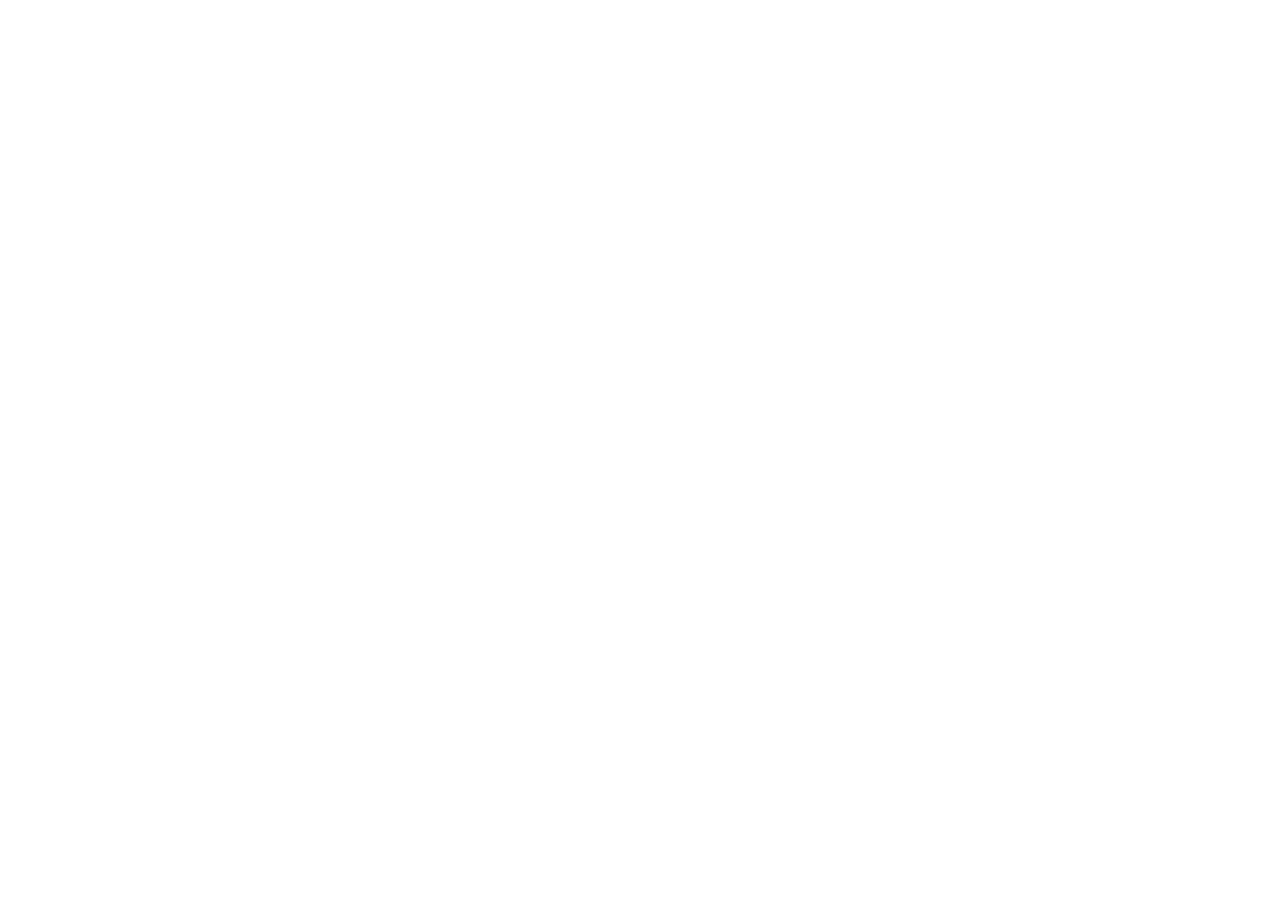
==== Folha de receita/index.html @ 4be2cba3 "initial commit" ====
<!DOCTYPE html>
<html lang="pt-br">
<head>
    <link rel="stylesheet" href="style.css">
    <meta charset="UTF-8">
    <meta name="viewport" content="width=device-width, initial-scale=1.0">
    <title>Página de receitas</title>
</head>
<body>
    
</body>
</html>
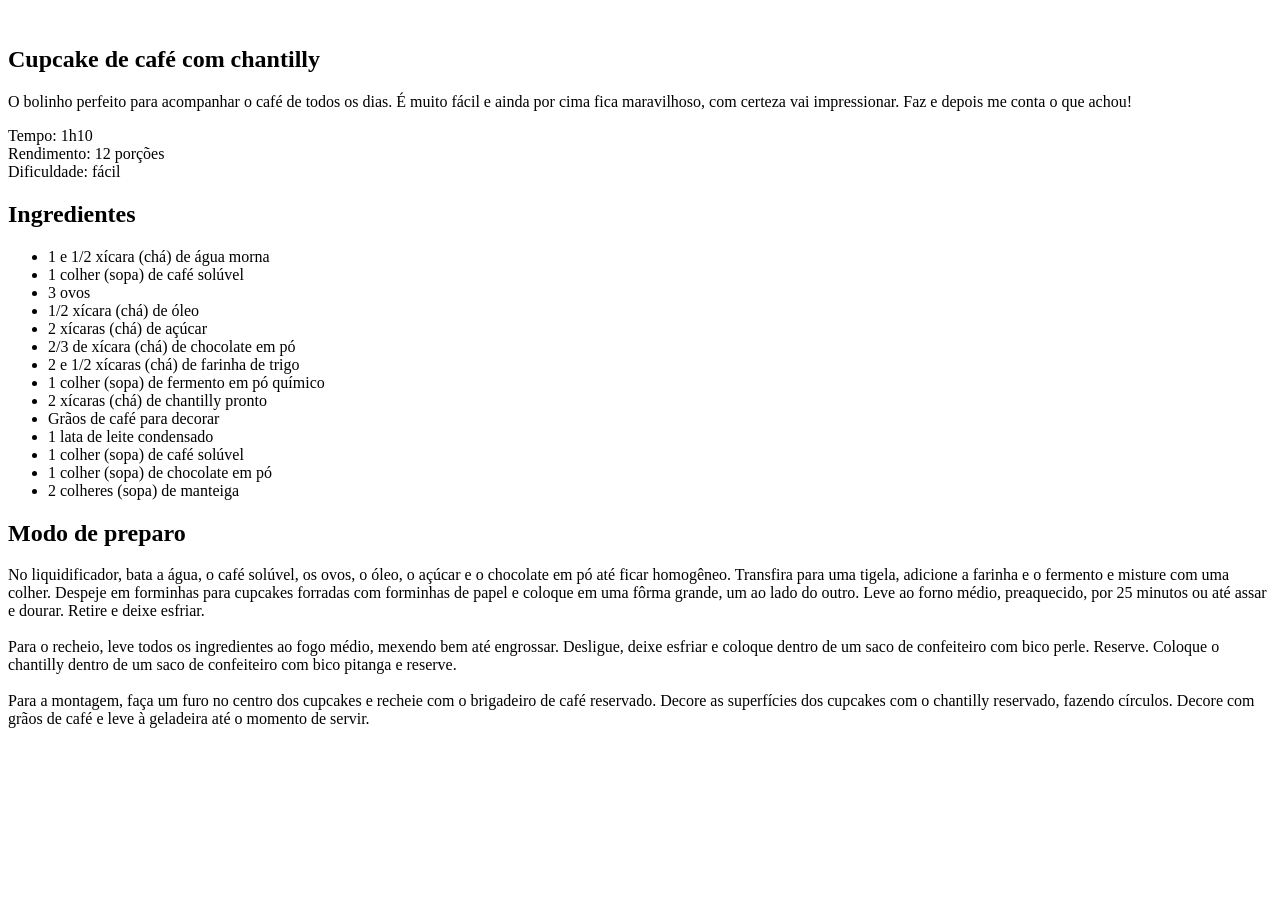
==== commit b9f0ff74: "iniciando a estratura da página" ====
--- a/Folha de receita/index.html
+++ b/Folha de receita/index.html
@@ -4,9 +4,55 @@
     <link rel="stylesheet" href="style.css">
     <meta charset="UTF-8">
     <meta name="viewport" content="width=device-width, initial-scale=1.0">
-    <title>Página de receitas</title>
+    <title>Página de receita</title>
 </head>
 <body>
-    
+    <div id="page">
+        <img src="" alt="">
+        <main>
+            <section id="about">
+                <h1>Cupcake de café com chantilly</h1> 
+                <p>O bolinho perfeito para acompanhar o café de todos os dias. É muito fácil e ainda por cima fica maravilhoso, com certeza vai impressionar. Faz e depois me conta o que achou!</p>
+                <p> 
+                    Tempo: 1h10 
+                    <br>
+                    Rendimento: 12 porções 
+                    <br>
+                    Dificuldade: fácil
+                </p>
+            </section>
+            <section id="ingredients">
+                <h2>Ingredientes</h2>
+                <ul>
+                    <li>1 e 1/2 xícara (chá) de água morna</li>
+                    <li>1 colher (sopa) de café solúvel</li>
+                    <li>3 ovos</li>
+                    <li>1/2 xícara (chá) de óleo</li>
+                    <li>2 xícaras (chá) de açúcar</li>
+                    <li>2/3 de xícara (chá) de chocolate em pó</li>
+                    <li>2 e 1/2 xícaras (chá) de farinha de trigo</li>
+                    <li>1 colher (sopa) de fermento em pó químico</li>
+                    <li>2 xícaras (chá) de chantilly pronto</li>
+                    <li>Grãos de café para decorar</li>
+                    <li>1 lata de leite condensado</li>
+                    <li>1 colher (sopa) de café solúvel</li>
+                    <li>1 colher (sopa) de chocolate em pó</li>
+                    <li>2 colheres (sopa) de manteiga</li>
+                </ul>
+            </section>
+            <section id="prepareMode">
+                <h2>Modo de preparo</h2>
+                <p>
+                    No liquidificador, bata a água, o café solúvel, os ovos, o óleo, o açúcar e o chocolate em pó até ficar homogêneo. Transfira para uma tigela, adicione a farinha e o fermento e misture com uma colher. Despeje em forminhas para cupcakes forradas com forminhas de papel e coloque em uma fôrma grande, um ao lado do outro. Leve ao forno médio, preaquecido, por 25 minutos ou até assar e dourar. Retire e deixe esfriar. 
+                    <br>
+                    <br>
+                    Para o recheio, leve todos os ingredientes ao fogo médio, mexendo bem até engrossar. Desligue, deixe esfriar e coloque dentro de um saco de                     confeiteiro com bico perle. Reserve. Coloque o chantilly dentro de um saco de confeiteiro com bico pitanga e reserve. 
+                    <br>
+                    <br>
+                    Para a montagem, faça um furo no centro dos cupcakes e recheie com o brigadeiro de café reservado. Decore as superfícies dos cupcakes com o                     chantilly reservado, fazendo círculos. Decore com grãos de café e leve à geladeira até o momento de servir.
+                </p>
+            </section>
+        </main>
+    </div>
 </body>
 </html>
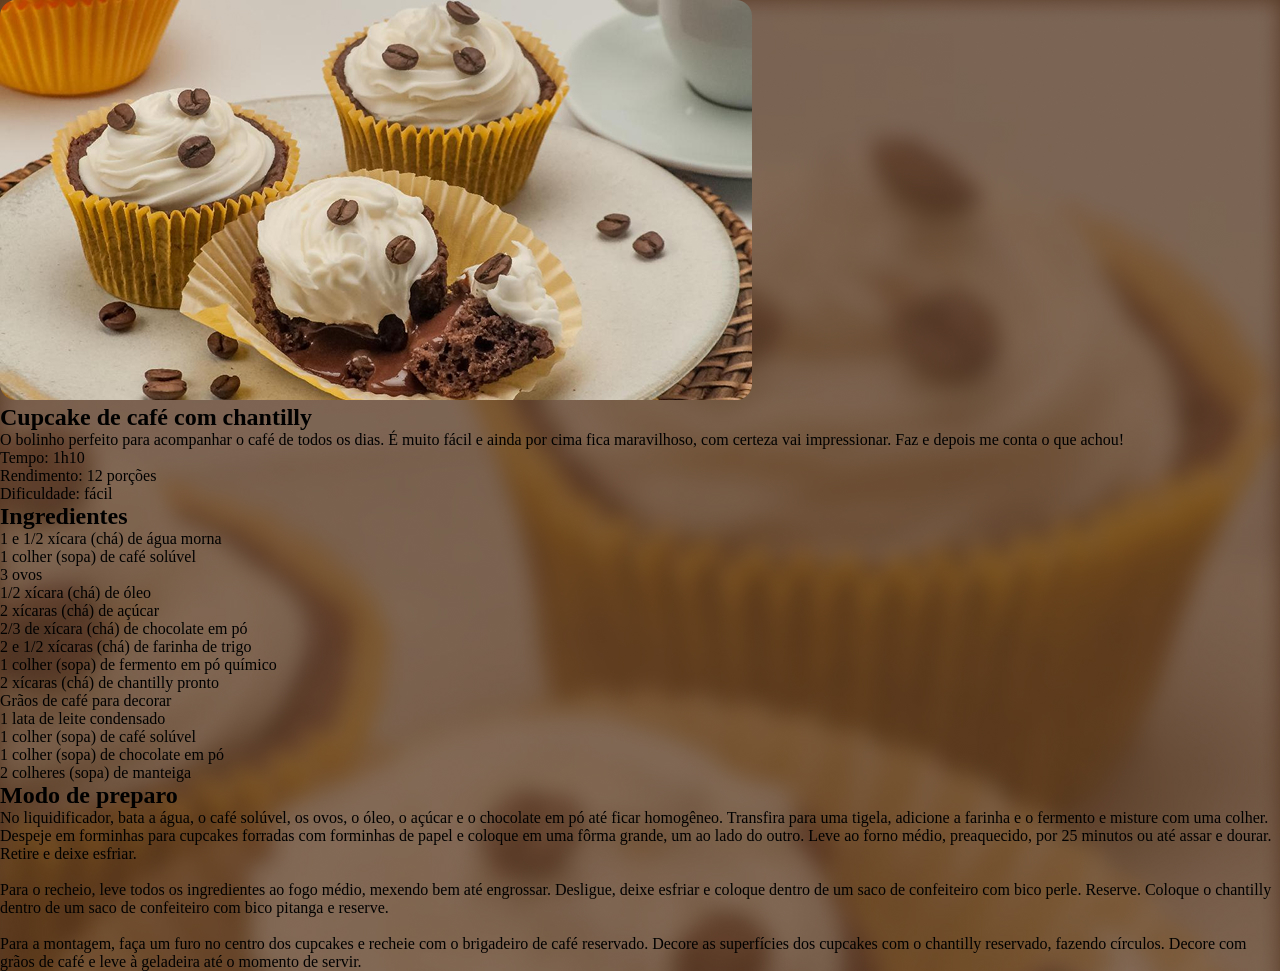
==== commit df7c33b6: "adicionando imagens e folha de estilo" ====
--- a/Folha de receita/index.html
+++ b/Folha de receita/index.html
@@ -8,7 +8,7 @@
 </head>
 <body>
     <div id="page">
-        <img src="" alt="">
+        <img src="assets/main-image.jpg" alt="Foto do cupcake da receita">
         <main>
             <section id="about">
                 <h1>Cupcake de café com chantilly</h1> 
--- a/Folha de receita/style.css
+++ b/Folha de receita/style.css
@@ -0,0 +1,12 @@
+*{
+    margin: 0;
+    padding: 0;
+}
+body{
+    background-image: url(assets/bg.jpg);
+    background-repeat: no-repeat;
+    background-size: cover;
+}
+img{
+    border-radius: 16px;
+}
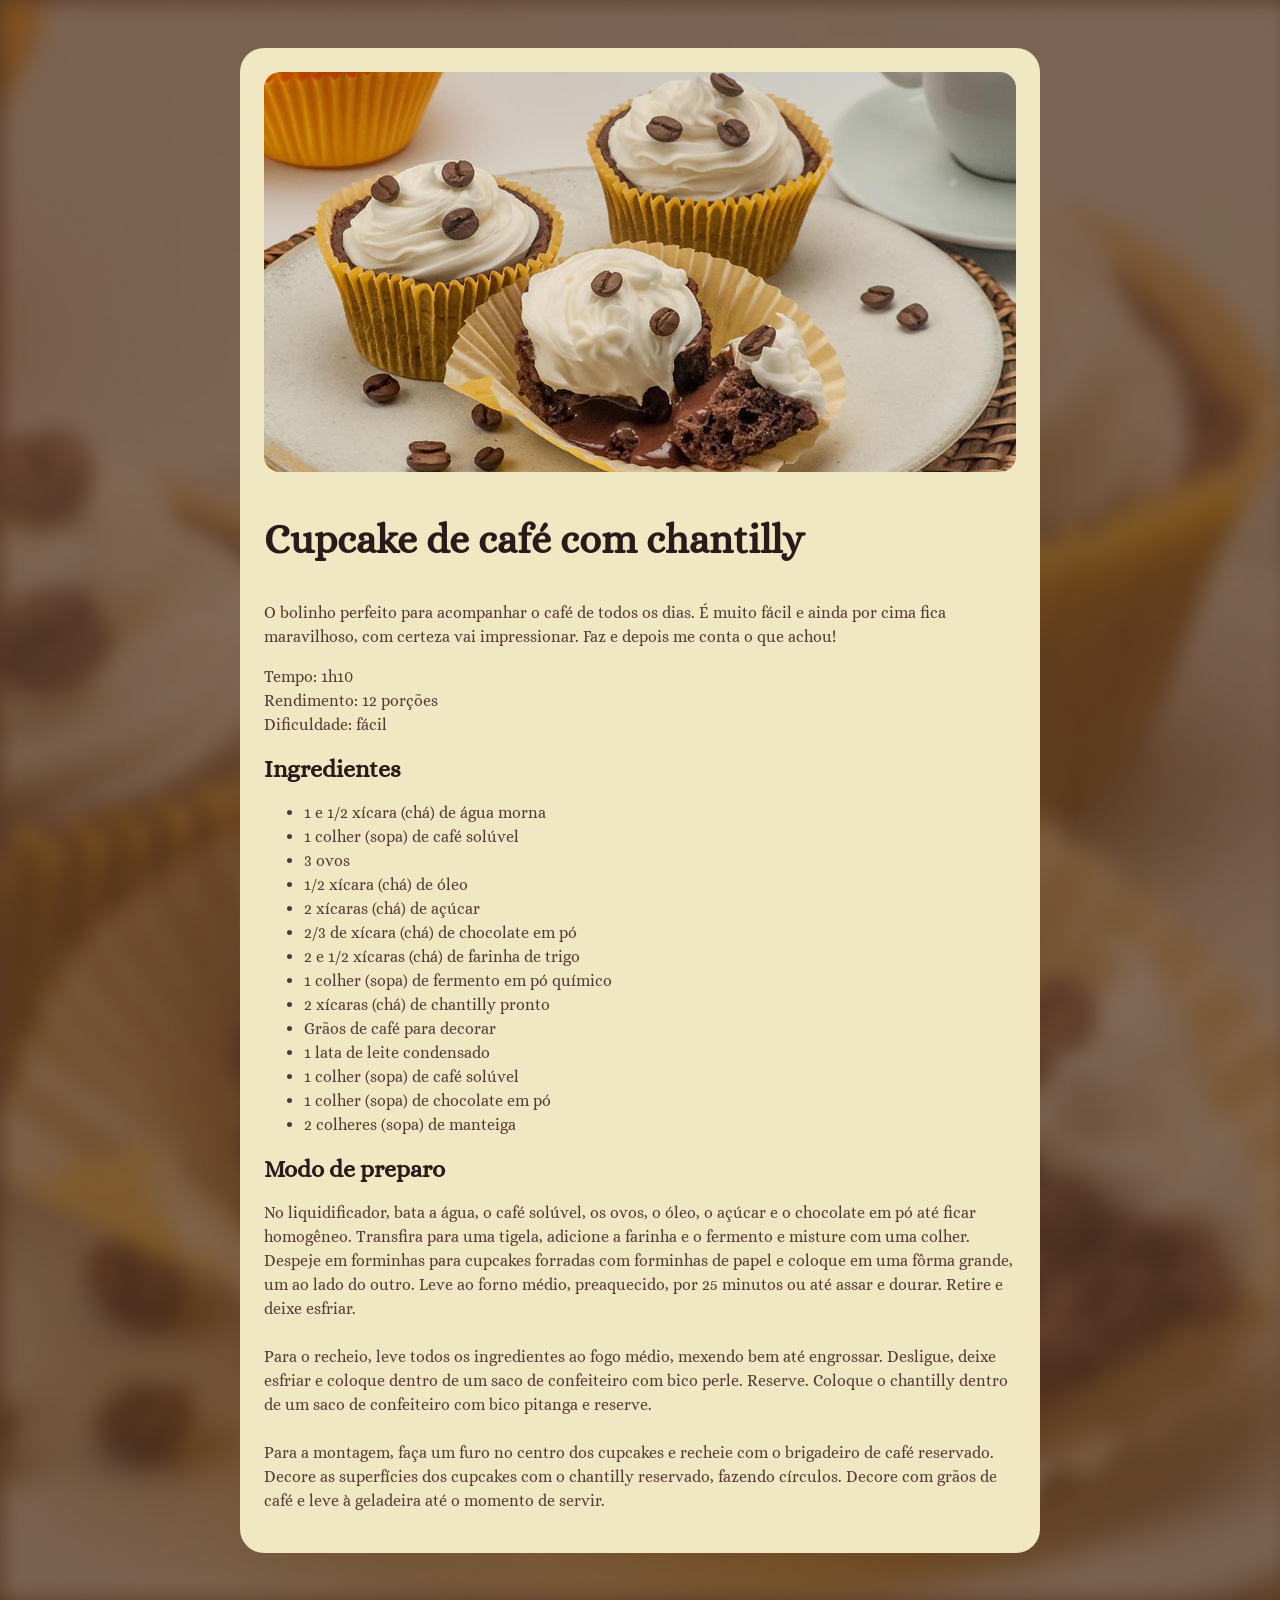
==== commit b1c20356: "Trabalhando o estilo da page" ====
--- a/Folha de receita/index.html
+++ b/Folha de receita/index.html
@@ -4,6 +4,9 @@
     <link rel="stylesheet" href="style.css">
     <meta charset="UTF-8">
     <meta name="viewport" content="width=device-width, initial-scale=1.0">
+    <link rel="preconnect" href="https://fonts.googleapis.com">
+    <link rel="preconnect" href="https://fonts.gstatic.com" crossorigin>
+    <link href="https://fonts.googleapis.com/css2?family=Alice&display=swap" rel="stylesheet">
     <title>Página de receita</title>
 </head>
 <body>
--- a/Folha de receita/style.css
+++ b/Folha de receita/style.css
@@ -1,12 +1,43 @@
-*{
-    margin: 0;
-    padding: 0;
+:root{
+        font-family: "Alice",serif;
+        line-height: 150%;
 }
+
 body{
     background-image: url(assets/bg.jpg);
-    background-repeat: no-repeat;
     background-size: cover;
 }
+
+#page{
+    width: 800px;
+    background-color: #F0E8C2;
+    border-radius: 24px;
+    padding: 24px;
+    margin: 48px auto;
+    box-sizing: border-box;
+}
+
 img{
     border-radius: 16px;
-}+}
+
+h1{
+    line-height: 140%;
+    color: #291B1A;
+    font-size: 40px;
+}
+
+h2{
+    color: #291B1A;
+    font-size: 24px;
+}
+
+p{
+    color: #573A37;
+    font-size: 16px;
+}
+
+ul{
+    color: #573A37;
+}
+
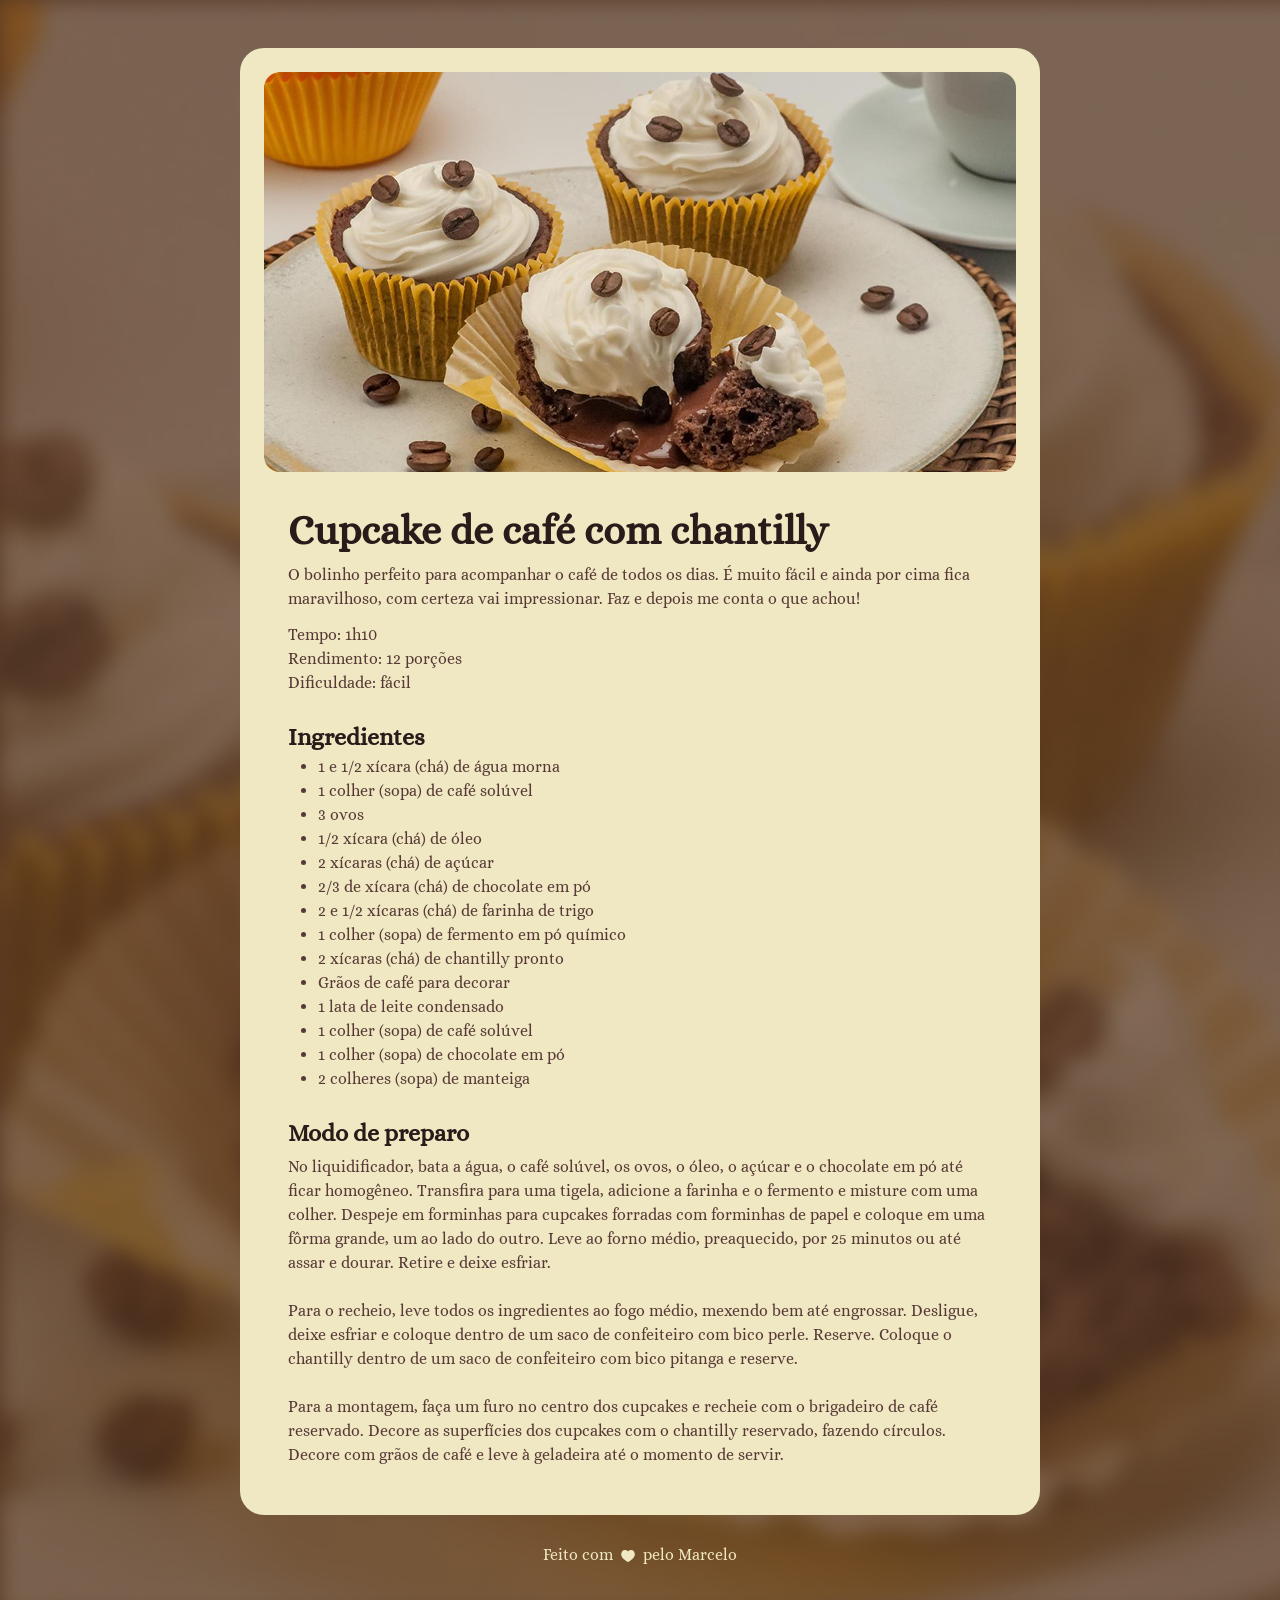
==== commit 5751c366: "Adicionado footer e finalizado page" ====
--- a/Folha de receita/index.html
+++ b/Folha de receita/index.html
@@ -57,5 +57,10 @@
             </section>
         </main>
     </div>
+    <footer>
+        <p>Feito com 
+            <img src="assets/Vector.svg" alt="mini coração">    
+        pelo Marcelo</p>
+    </footer>
 </body>
 </html>
--- a/Folha de receita/style.css
+++ b/Folha de receita/style.css
@@ -1,6 +1,13 @@
+*{
+    margin: 0;
+    padding: 0;
+}
+
 :root{
         font-family: "Alice",serif;
         line-height: 150%;
+        color: #573A37;
+        font-size: 16px;
 }
 
 body{
@@ -13,8 +20,24 @@
     background-color: #F0E8C2;
     border-radius: 24px;
     padding: 24px;
-    margin: 48px auto;
+    margin: 48px auto 28px;
     box-sizing: border-box;
+}
+
+main{
+    padding: 24px;
+}
+
+#about p + p{
+    margin-top: 12px;
+}
+
+#about p, #ingredients p, #prepareMode p{
+    margin-top: 4px;
+}
+
+#ingredients, #prepareMode{
+    margin-top: 24px;
 }
 
 img{
@@ -30,14 +53,21 @@
 h2{
     color: #291B1A;
     font-size: 24px;
-}
-
-p{
-    color: #573A37;
-    font-size: 16px;
+    line-height: 150%;
 }
 
 ul{
     color: #573A37;
+    padding-left: 30px;
 }
 
+footer{
+    color: #F0E8C2;
+    text-align: center;
+    padding-bottom: 48px;
+}
+footer img{
+    padding: 0 4px 0 4px;
+    vertical-align: middle;
+}
+
